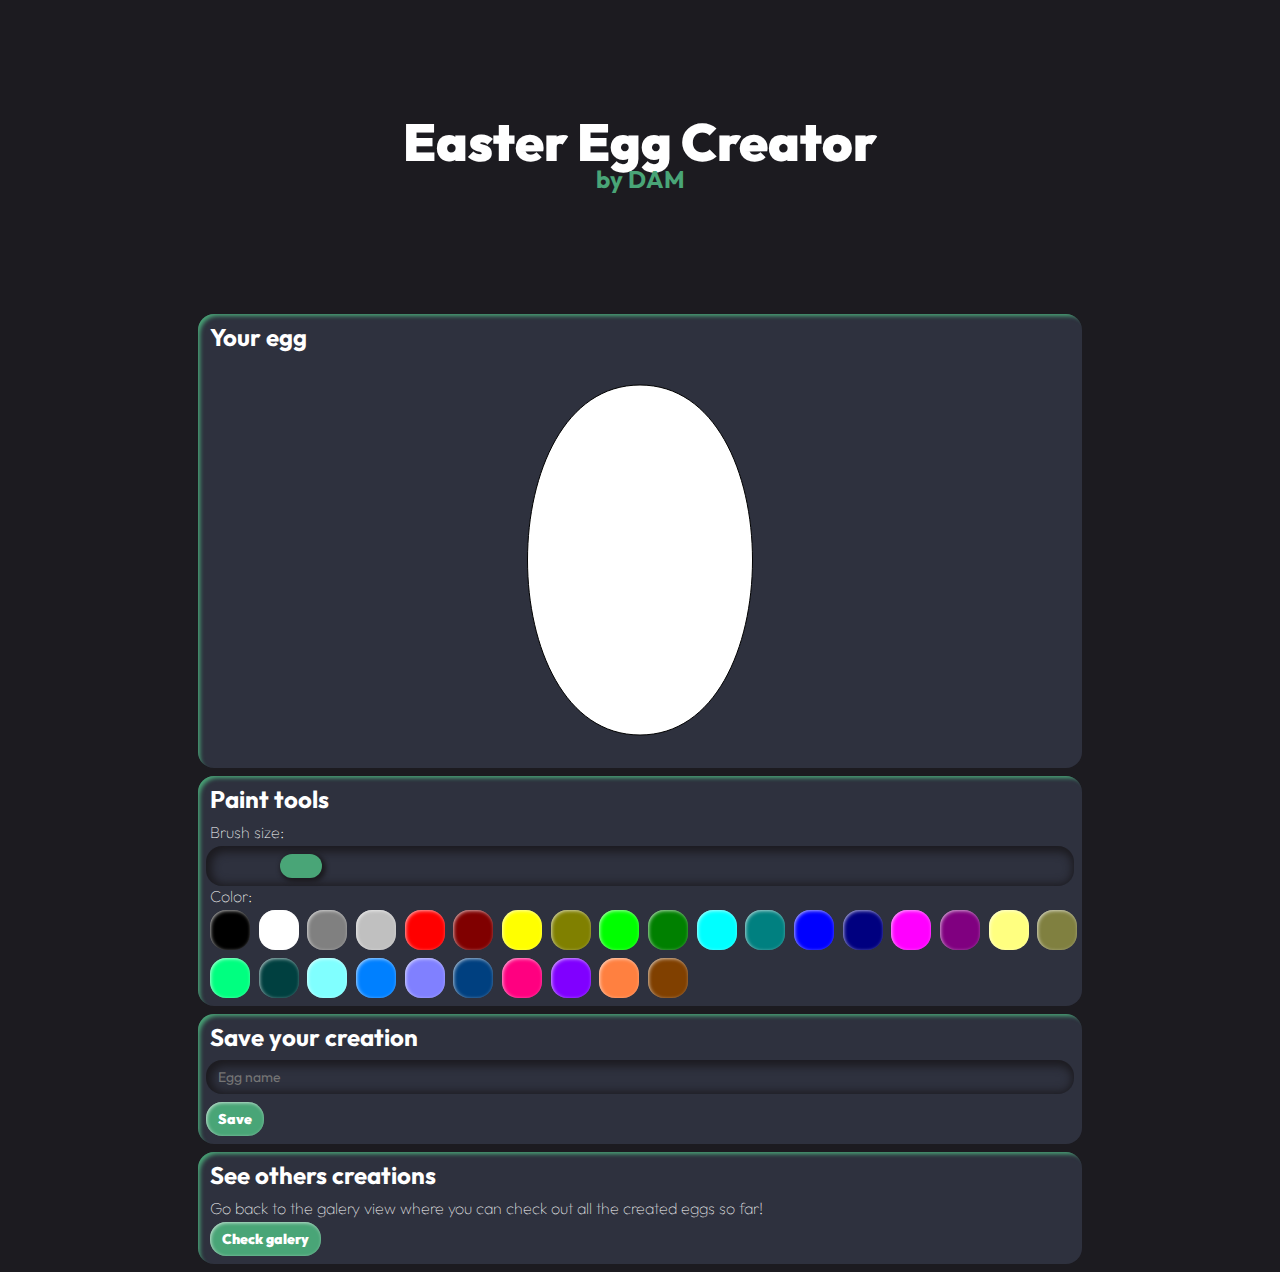
==== creator.html @ 67729d4a "save system" ====
<html lang="en">

<head>
    <meta charset="UTF-8">
    <meta name="viewport" content="width=device-width, initial-scale=1.0">
    <title>Easter Egg Decorator</title>

    <link href="https://fonts.googleapis.com/css2?family=Outfit:wght@100&amp;family=Russo+One&amp;display=swap" rel="stylesheet">

    <link rel="stylesheet" href="./style/style.css">
</head>

<body>
    <header>
        <h1>Easter Egg Creator</h1>
        <h2>by DAM</h2>
    </header>

    <div class="content">
        <div class="block">
            <h2>Your egg</h2>
            <canvas id="canvas" width="300" height="400"></canvas>
        </div>
        <div class="block">
            <h2>Paint tools</h2>
            <p>Brush size:</p>
            <input class="input-box" type="range" id="brushSize" min="1" max="50" value="5">
            <p>Color:</p>
            <div class="colors"></div>
            <!--<input type="color" id="colorPicker">-->
        </div>

        <div class="block">
            <h2>Save your creation</h2>
            <input class="input-box" type="text" id="name" placeholder="Egg name">
            <button id="saveBtn" onclick="saveImage()">Save</button>
        </div>

        <div class="block">
            <h2>See others creations</h2>
            <p>Go back to the galery view where you can check out all the created eggs so far!</p>
            <button onclick="openMainPage()">Check galery</button>
        </div>
    </div>

    <script src="./src/creator/tools/draw.js"></script>
    <script src="./src/creator/tools/colorPalette.js"></script>
    <script src="./src/creator/saveImage.js"></script>
    <script src="./src/creator/app.js"></script>
</body>

</html>
---- style/style.css ----
:root {
    --background-color: #1c1b20;
    --secondary-background-color: #2E313E;
    --theme-color: #49a577;
    --theme-highlight-color: #6fbf97;
    --text-color: #FFFFFF;
    --border-radius: 16px;
    --space-1: 4px;
    --space-2: 8px;
    --space-3: 12px;
}

* {
    margin: 0;
    padding: 0;
}

body {
    font-family: 'Outfit', sans-serif;
    font-weight: 100;
    background-color: var(--background-color);
    color: var(--text-color);
}

header {
    margin: 120px auto;
}

header h1,
header h2 {
    text-align: center;
}

header h2 {
    color: var(--theme-color);
}

h1 {
    font-size: 52px;
    font-weight: 900;
    line-height: .85;
}

h2 {
    margin: 0 var(--space-1) var(--space-2);
}

h3 {
    font-size: 14px;
}

p {
    margin: 0 var(--space-1) var(--space-1);
}

.content {
    margin: auto;
    width: 100%;
    max-width: 900px;
}

.block {
    padding: var(--space-2);
    margin: var(--space-2);
    width: calc(100% - (var(--space-2) * 4));
    position: relative;
    background-color: var(--secondary-background-color);
    border-radius: var(--border-radius);
    box-shadow: inset 4px 4px 4px -2px var(--theme-color);
}

.block h2 {
    display: inline-block;
}

canvas {
    display: block;
    margin: auto;
    background-color: var(--secondary-background-color);
}


/* INPUT */

button,
select {
    font-weight: 900;
    font-family: 'Outfit', sans-serif;
    font-size: 14px;
    padding: var(--space-2) var(--space-3);
    color: var(--text-color);
    border: none;
    border-radius: var(--border-radius);
    background-color: var(--theme-color);
    box-shadow: inset 1px 1px 4px -1px var(--text-color);
    cursor: pointer;
    transition: .2s;
}

select:focus {
    outline: none;
}

button {
    outline: 0px;
    margin-left: var(--space-1);
}

button:hover,
select:hover {
    background-color: var(--theme-highlight-color);
}

input,
textarea {
    font-family: 'Outfit', sans-serif;
    color: var(--text-color);
    outline: 0px;
    border: none;
}

.input-box {
    box-sizing: border-box;
    width: 100%;
    padding: var(--space-2) var(--space-3);
    font-size: 14px;
    background-color: var(--secondary-background-color);
    border-radius: var(--border-radius);
    box-shadow: inset 2px 2px 8px 4px var(--background-color);
}

#saveBtn {
    margin: var(--space-2) 0 0;
}

.space {
    margin: 60px auto 12px;
    color: var(--theme-color);
    text-align: center;
}


/* Slider */

input[type=range] {
    appearance: none;
    width: 100%;
    outline: none;
    box-sizing: border-box;
    padding: var(--space-2);
    font-size: 14px;
    background-color: var(--secondary-background-color);
    border-radius: var(--border-radius);
    box-shadow: inset 2px 2px 8px 4px var(--background-color);
}

input[type=range]::-webkit-slider-thumb {
    appearance: none;
    width: 42px;
    height: 24px;
    background: var(--theme-color);
    cursor: pointer;
    border-radius: var(--border-radius);
    box-shadow: 2px 2px 4px 2px var(--background-color);
    transition: .2s;
}

input[type=range]::-webkit-slider-thumb:hover {
    background-color: var(--theme-highlight-color);
}


/* Color palette */

.color-grid {
    display: grid;
    grid-template-columns: repeat(auto-fill, minmax(40px, 1fr));
    gap: var(--space-2);
}

.color-button {
    width: 40px;
    height: 40px;
}

.color-button:hover {
    opacity: 0.8;
}

.color-button.selected {
    box-shadow: inset 2px 2px 8px 4px var(--background-color);
    border: solid 2px var(--theme-color);
}

#galery {
    display: grid;
    grid-template-columns: repeat(auto-fill, minmax(150px, 3fr));
    gap: var(--space-2);
    padding: 10px;
}

#galery .block {
    margin: 0;
    width: calc(100% - var(--space-2) * 2);
    height: auto;
}

#galery img {
    width: 100%;
}
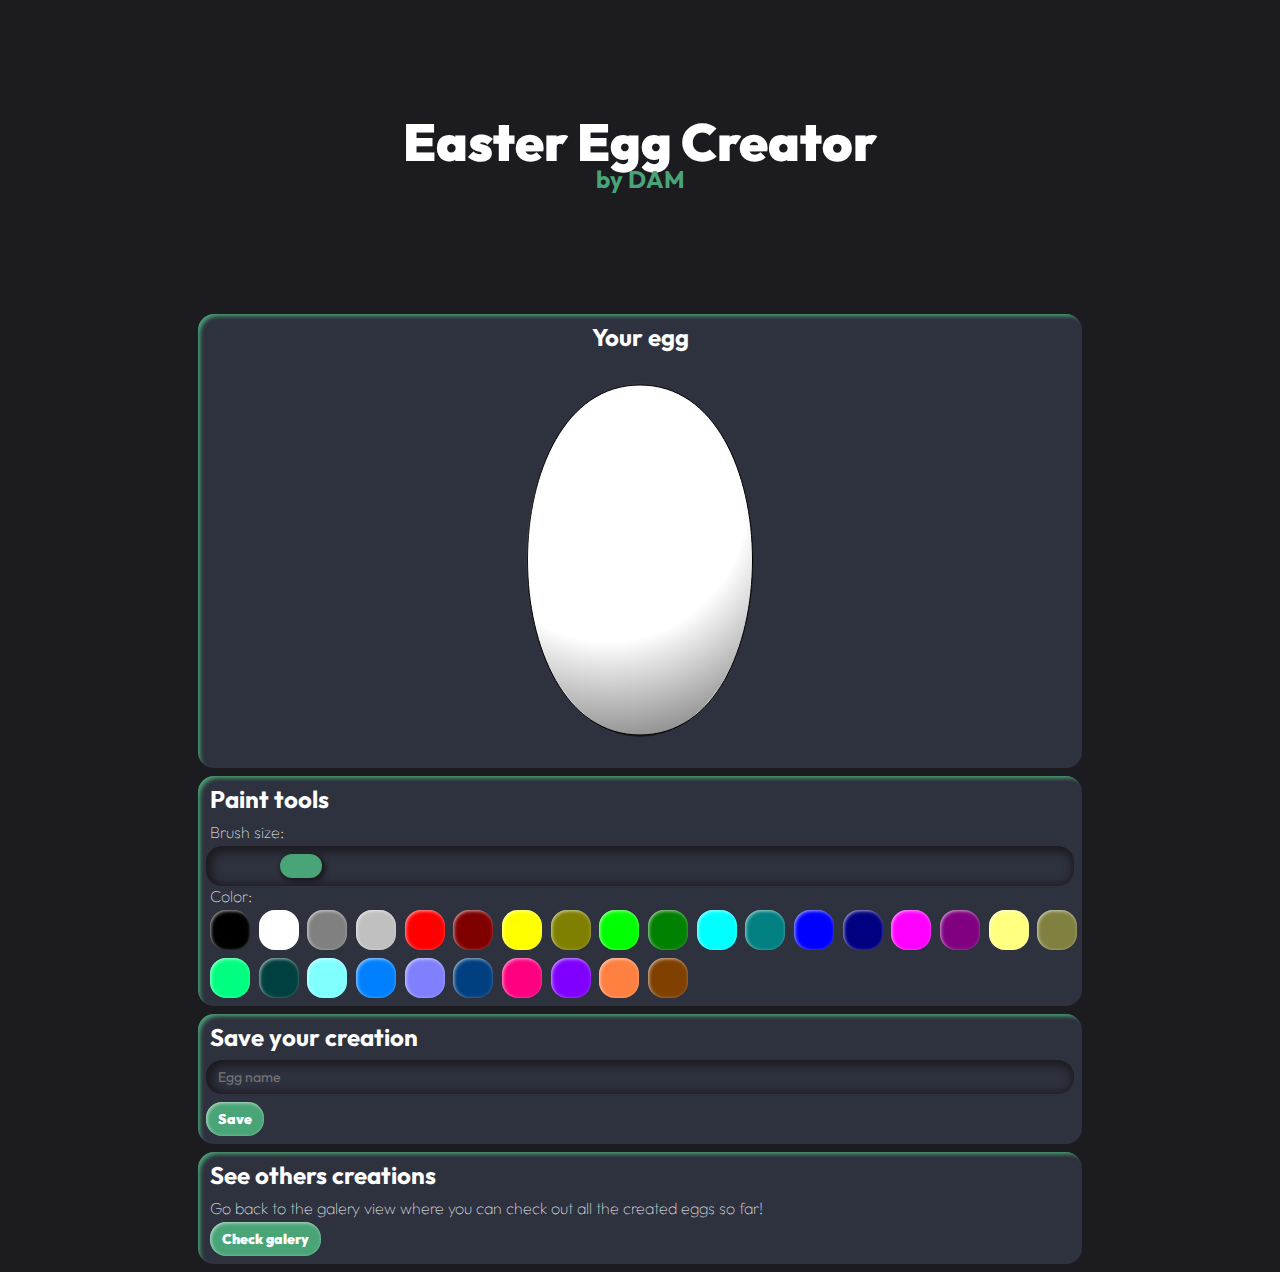
==== commit 53ea3667: "Merge pull request #1 from Calada2/OliUpdates" ====
--- a/creator.html
+++ b/creator.html
@@ -19,7 +19,10 @@
     <div class="content">
         <div class="block">
             <h2>Your egg</h2>
-            <canvas id="canvas" width="300" height="400"></canvas>
+            <br>
+            <div class="canvas-cont">
+                <canvas id="canvas" width="300" height="400"></canvas>
+            </div>
         </div>
         <div class="block">
             <h2>Paint tools</h2>
--- a/style/style.css
+++ b/style/style.css
@@ -69,6 +69,11 @@
     box-shadow: inset 4px 4px 4px -2px var(--theme-color);
 }
 
+.block:has(canvas)
+{
+    text-align: center;
+}
+
 .block h2 {
     display: inline-block;
 }
@@ -207,4 +212,29 @@
 
 #galery img {
     width: 100%;
+}
+
+.canvas-cont
+{
+    display: inline-block;
+    margin: auto;
+}
+.img-cont, .canvas-cont
+{
+    position: relative;
+}
+.img-cont:after, .canvas-cont:after {
+    content: '';
+    pointer-events: none;
+    position: absolute;
+    width: 76%;
+    height: 88.5%;
+    left: 50%;
+    top: 50%;
+    background-image: radial-gradient(circle at 36% 34%, rgba(255, 255, 255, .2), transparent, rgba(0, 0, 0, .6));
+    background-size: 100% 100%;
+    background-repeat: no-repeat;
+    background-position: center;
+    transform: translate(-50%, -50%);
+    border-radius: 50%;
 }